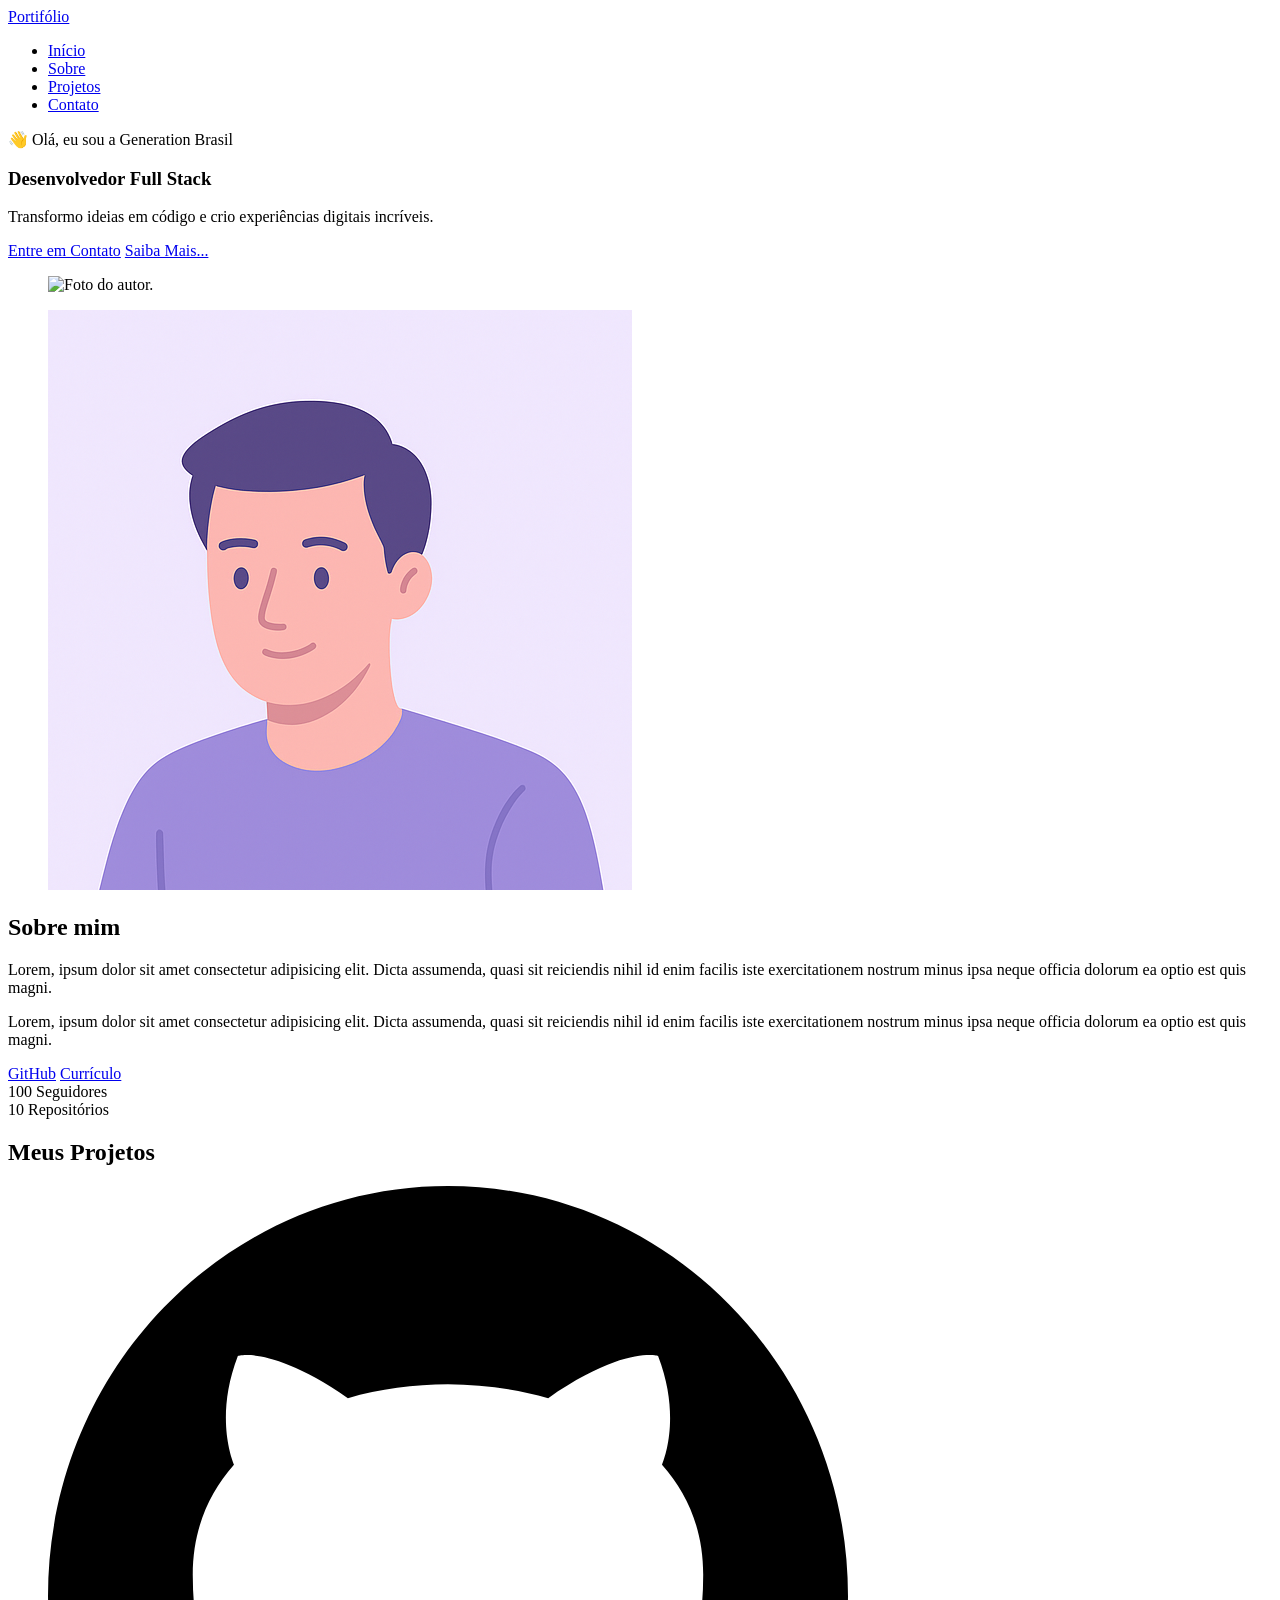
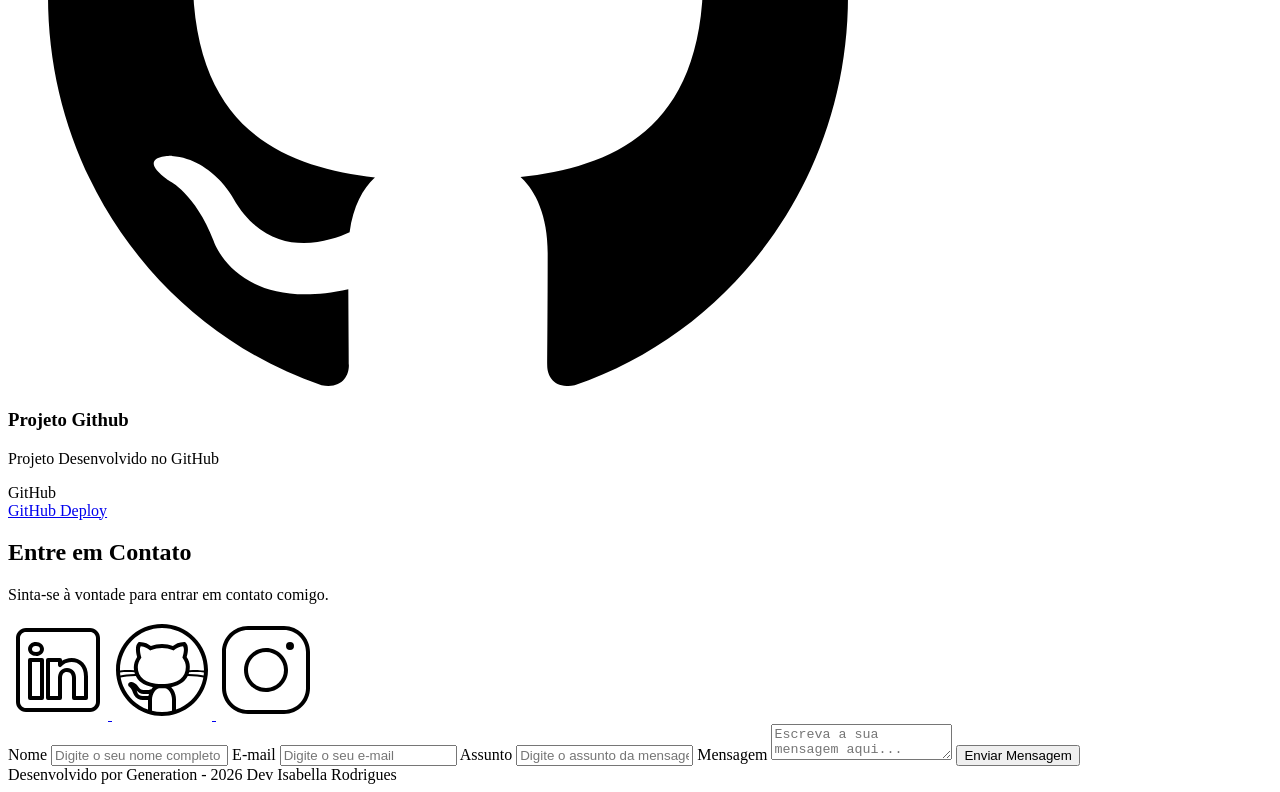
==== index.html @ c865f79e "first commit" ====
<!DOCTYPE html>
<html lang="en">
<head>
    <meta charset="UTF-8">
    <meta name="viewport" content="width=device-width, initial-scale=1.0">
    <title>Isabella Rodrigues - Portfólio Generation Brasil</title>
        <link rel="icon" type="image/svg+xml" href="./assets/img/favicon.svg">

</head>
<body>
    
    <head>
        <div class="menu-content">
            <a href="index.html" id="titulo">
            Portifólio
            </a>

            <nav>
                <ul class="menu-list">
                    <li><a href="#hero"> Início</a></li>
                    <li><a href="#about">Sobre</a></li>
                    <li><a href="#projects">Projetos</a></li>
                    <li><a href="#contact">Contato</a></li>

                </ul>
            </nav>

        </div>
    </head>

    <main>
        <section id="hero" class="class=section-container hero-container">
             <!-- BOAS VINDAS -->
        <article class="hero-content">

            <span>👋 Olá, eu sou a Generation Brasil</span>
            <h1>Desenvolvedor Full Stack</h1>
            <p>Transformo ideias em código e crio experiências digitais incríveis.</p>

            <div class="buttons-container">
                <a href="#contact" class="botao">Entre em Contato</a>
                <a href="#about" class="botao-outline">Saiba Mais...</a>
            </div>

        </article>

        <!-- IMAGEM -->
        <figure class="hero-image" >
            <img src="./assets/img/foto_dev_man.svg"
                 alt="Foto do autor."
                 class="float-animation" width="90%">
        </figure>
        </section>

        <!-- Seção Sobre o autor -->
<section id="about" class="section-container about-container">

    <figure class="about-image">
        <img src="./assets/img/avatar_dev_man.svg" alt="Foto do perfil">
    </figure>

    <article class="about-content">
        <h2>Sobre mim</h2>

        <p>
            Lorem, ipsum dolor sit amet consectetur adipisicing elit.
            Dicta assumenda, quasi sit reiciendis nihil id enim facilis
            iste exercitationem nostrum minus ipsa neque officia dolorum
            ea optio est quis magni.
        </p>

        <p>
            Lorem, ipsum dolor sit amet consectetur adipisicing elit.
            Dicta assumenda, quasi sit reiciendis nihil id enim facilis
            iste exercitationem nostrum minus ipsa neque officia dolorum
            ea optio est quis magni.
        </p>

        <div class="about-buttons-data">

            <div class="buttons-container">
                <a href="#" target="_blank" class="botao">GitHub</a>
                <a href="#" target="_blank" class="botao-outline">Currículo</a>
            </div>

            <div class="data-container">

                <div class="data-item">
                    <span class="data-number">100</span>
                    <span class="data-label">Seguidores</span>
                </div>

                <div class="data-item">
                    <span class="data-number">10</span>
                    <span class="data-label">Repositórios</span>
                </div>

            </div>

        </div>
    </article>

</section>
        <!-- Seção Projetos do autor -->
<section id="projects" class="section-container projects-container">
    <h2>Meus Projetos</h2>

    <!-- Swiper Container -->
    <div class="swiper projects-swiper">
        <div class="swiper-wrapper">

            <div class="swiper-slide">

                <article class="project-card">

                    <figure class="project-image">
                        <img src="./assets/icons/languages/github.svg"
                             alt="Ícone GitHub">
                    </figure>

                    <div class="project-content">
                        <h3>Projeto Github</h3>
                        <p>Projeto Desenvolvido no GitHub</p>

                        <div class="project-tags">
                            <span class="tag">GitHub</span>
                        </div>

                        <div class="project-buttons">
                            <a href="#" target="_blank" class="botao botao-sm">
                                GitHub
                            </a>

                            <a href="#" target="_blank" class="botao-outline botao-sm">
                                Deploy
                            </a>
                        </div>
                    </div>

                </article>

            </div>

        </div>

        <!-- Botões de navegação -->
        <div class="swiper-button-next"></div>
        <div class="swiper-button-prev"></div>

        <!-- Paginação -->
        <div class="swiper-pagination"></div>

    </div>
</section>

      <!-- Seção Formulário de Contato e Redes Sociais -->
<section id="contact" class="section-container contact-container">

    <!-- REDES SOCIAIS -->
    <article class="contact-info">
        <h2>Entre em Contato</h2>
        <p>Sinta-se à vontade para entrar em contato comigo.</p>

        <div class="social-container">

            <a href="#" target="_blank" class="social-icon" aria-label="LinkedIn">
                <img src="./assets/icons/social/linkedin.svg"
                     alt="Link para o Linkedin">
            </a>

            <a href="#" target="_blank" class="social-icon" aria-label="GitHub">
                <img src="./assets/icons/social/github.svg"
                     alt="Link para o GitHub">
            </a>

            <a href="#" target="_blank" class="social-icon" aria-label="Instagram">
                <img src="./assets/icons/social/instagram.svg"
                     alt="Link para o Instagram">
            </a>

        </div>
    </article>

    <!-- FORMULÁRIO -->
    <form id="formulario">

        <label for="nome">Nome</label>
        <input id="nome"
               name="nome"
               type="text"
               placeholder="Digite o seu nome completo">
        <span id="erro-nome"></span>

        <label for="email">E-mail</label>
        <input id="email"
               name="email"
               type="text"
               placeholder="Digite o seu e-mail">
        <span id="erro-email"></span>

        <label for="assunto">Assunto</label>
        <input id="assunto"
               name="assunto"
               type="text"
               placeholder="Digite o assunto da mensagem">
        <span id="erro-assunto"></span>

        <label for="mensagem">Mensagem</label>
        <textarea id="mensagem"
                  name="mensagem"
                  placeholder="Escreva a sua mensagem aqui..."></textarea>
        <span id="erro-mensagem"></span>

        <button class="botao" type="submit">
            Enviar Mensagem
        </button>

    </form>

</section>

    </main>


    <footer>
        Desenvolvido por Generation - 2026
        Dev Isabella Rodrigues
    </footer>
</body>
</html>
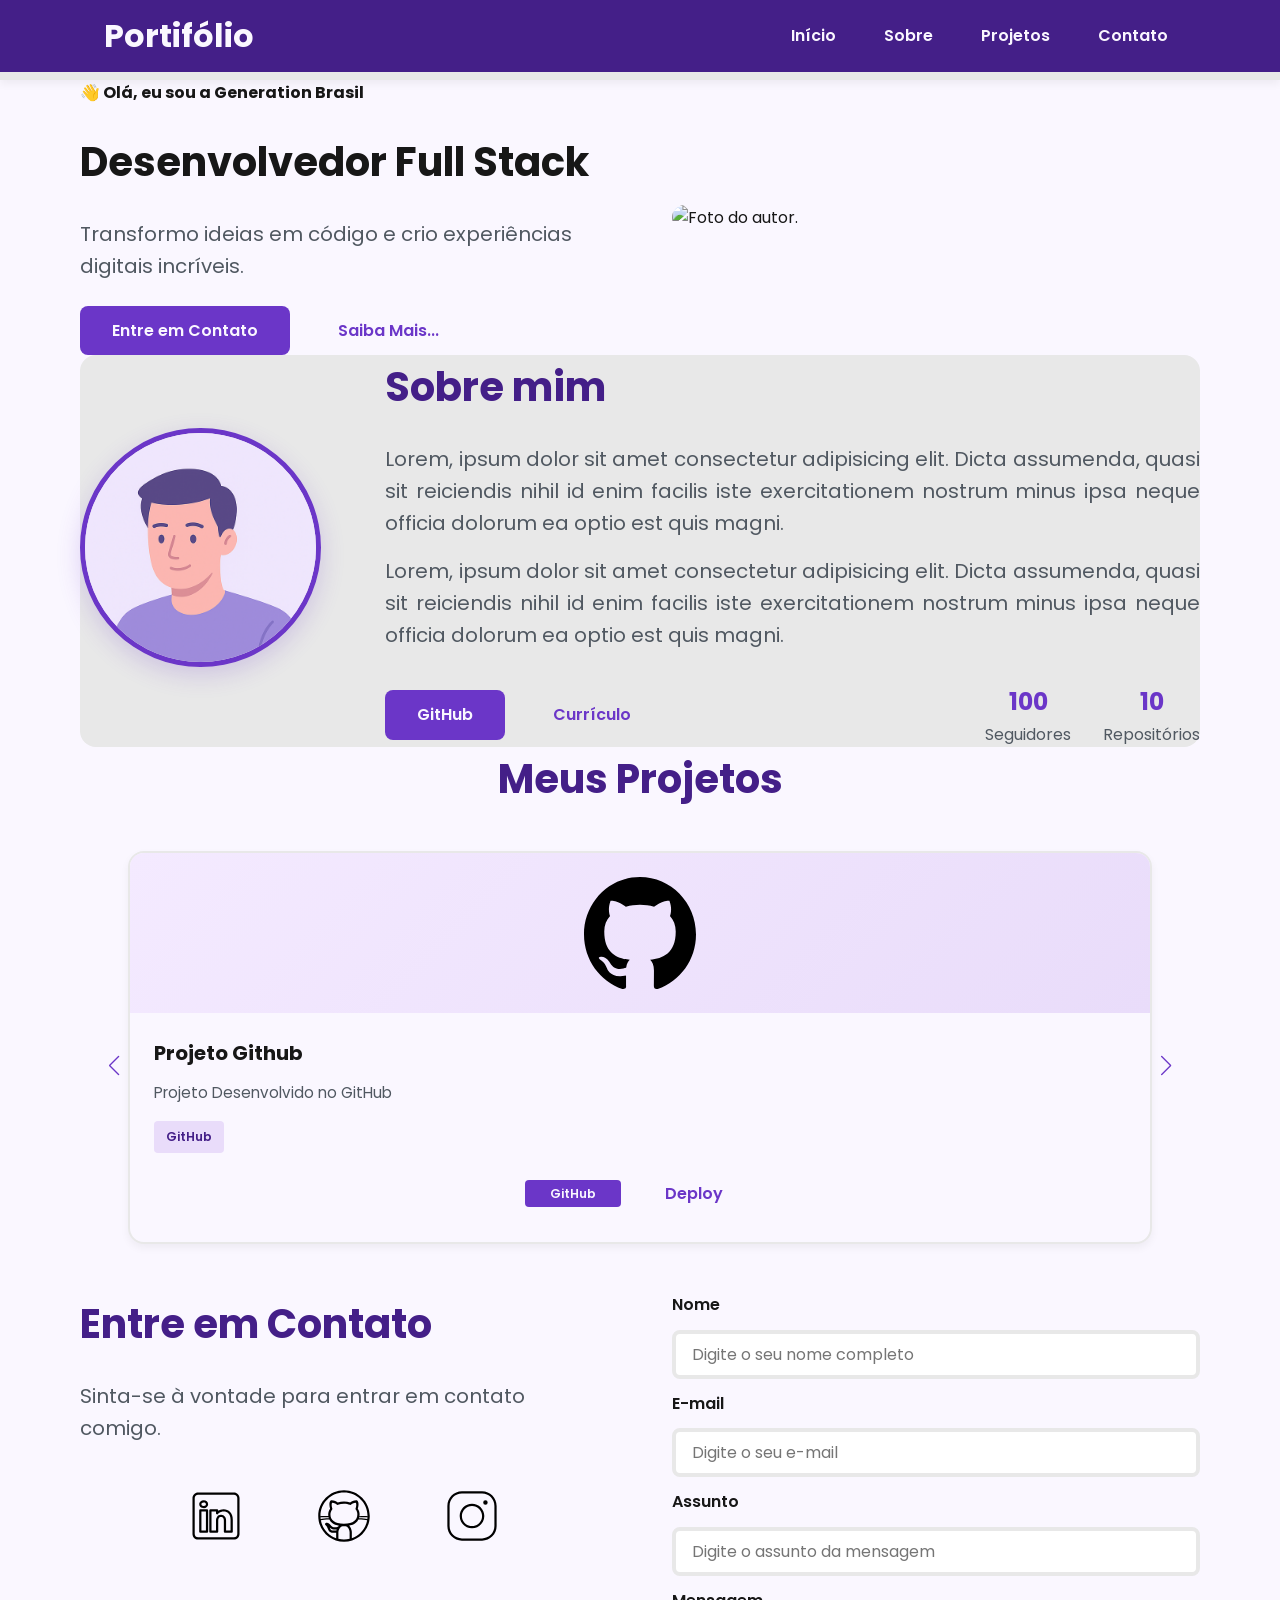
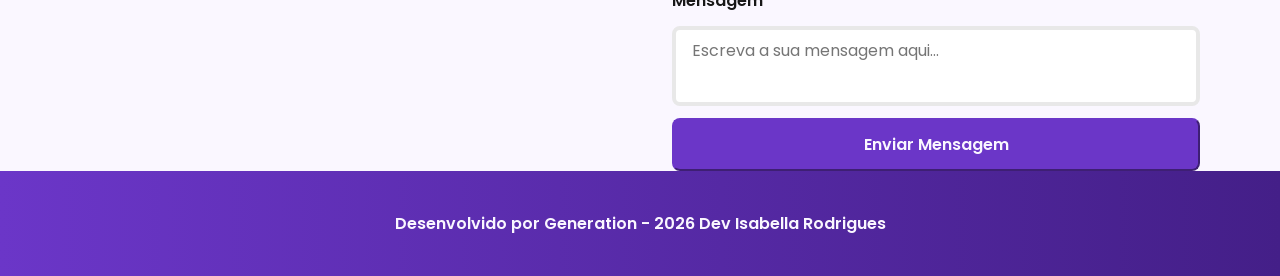
==== commit 0a085372: "Criação do css, pagina home e sucesso e criação do resp" ====
--- a/index.html
+++ b/index.html
@@ -1,230 +1,248 @@
-<!DOCTYPE html>
+<!doctype html>
 <html lang="en">
-<head>
-    <meta charset="UTF-8">
-    <meta name="viewport" content="width=device-width, initial-scale=1.0">
+  <head>
+    <meta charset="UTF-8" />
+    <meta name="viewport" content="width=device-width, initial-scale=1.0" />
     <title>Isabella Rodrigues - Portfólio Generation Brasil</title>
-        <link rel="icon" type="image/svg+xml" href="./assets/img/favicon.svg">
-
-</head>
-<body>
+
+    <link rel="icon" type="image/svg+xml" href="./assets/img/favicon.svg" />
+
+    <!-- SWIPER CSS -->
+    <link
+      rel="stylesheet"
+      href="https://cdn.jsdelivr.net/npm/swiper@11/swiper-bundle.min.css"
+    />
+
+    <!-- Fontes do Google -->
+    <link rel="preconnect" href="https://fonts.googleapis.com" />
+    <link rel="preconnect" href="https://fonts.gstatic.com" crossorigin />
+
+    <!-- Fonte do Google - Poppins -->
+    <link
+      href="https://fonts.googleapis.com/css2?family=Poppins&display=swap"
+      rel="stylesheet"
+    />
+
+    <!-- Link CSS-->
+    <link rel="stylesheet" href="assets/css/style.css" />
     
-    <head>
-        <div class="menu-content">
-            <a href="index.html" id="titulo">
-            Portifólio
+  </head>
+
+  <body>
+    <header>
+      <div class="menu-content">
+        <a href="index.html" id="titulo"> Portifólio </a>
+
+        <nav>
+          <ul class="menu-list">
+            <li><a href="#hero"> Início</a></li>
+            <li><a href="#about">Sobre</a></li>
+            <li><a href="#projects">Projetos</a></li>
+            <li><a href="#contact">Contato</a></li>
+          </ul>
+        </nav>
+      </div>
+    </header>
+
+    <main>
+      <section id="hero" class="section-container hero-container">
+        <!-- BOAS VINDAS -->
+        <article class="hero-content">
+          <span>👋 Olá, eu sou a Generation Brasil</span>
+          <h1>Desenvolvedor Full Stack</h1>
+          <p>
+            Transformo ideias em código e crio experiências digitais incríveis.
+          </p>
+
+          <div class="buttons-container">
+            <a href="#contact" class="botao">Entre em Contato</a>
+            <a href="#about" class="botao-outline">Saiba Mais...</a>
+          </div>
+        </article>
+
+        <!-- IMAGEM -->
+        <figure class="hero-image">
+          <img
+            src="./assets/img/foto_dev_man.svg"
+            alt="Foto do autor."
+            class="float-animation"
+          />
+        </figure>
+      </section>
+
+      <!-- Seção Sobre o autor -->
+      <section id="about" class="section-container about-container">
+        <figure class="about-image">
+          <img src="./assets/img/avatar_dev_man.svg" alt="Foto do perfil" />
+        </figure>
+
+        <article class="about-content">
+          <h2>Sobre mim</h2>
+
+          <p>
+            Lorem, ipsum dolor sit amet consectetur adipisicing elit. Dicta
+            assumenda, quasi sit reiciendis nihil id enim facilis iste
+            exercitationem nostrum minus ipsa neque officia dolorum ea optio est
+            quis magni.
+          </p>
+
+          <p>
+            Lorem, ipsum dolor sit amet consectetur adipisicing elit. Dicta
+            assumenda, quasi sit reiciendis nihil id enim facilis iste
+            exercitationem nostrum minus ipsa neque officia dolorum ea optio est
+            quis magni.
+          </p>
+
+          <div class="about-buttons-data">
+            <div class="buttons-container">
+              <a href="#" target="_blank" class="botao">GitHub</a>
+              <a href="#" target="_blank" class="botao-outline">Currículo</a>
+            </div>
+
+            <div class="data-container">
+              <div class="data-item">
+                <span class="data-number">100</span>
+                <span class="data-label">Seguidores</span>
+              </div>
+
+              <div class="data-item">
+                <span class="data-number">10</span>
+                <span class="data-label">Repositórios</span>
+              </div>
+            </div>
+          </div>
+        </article>
+      </section>
+      <!-- Seção Projetos do autor -->
+      <section id="projects" class="section-container projects-container">
+        <h2>Meus Projetos</h2>
+
+        <!-- Swiper Container -->
+        <div class="swiper projects-swiper">
+          <div class="swiper-wrapper">
+            <div class="swiper-slide">
+              <article class="project-card">
+                <figure class="project-image">
+                  <img
+                    src="./assets/icons/languages/github.svg"
+                    alt="Ícone GitHub"
+                  />
+                </figure>
+
+                <div class="project-content">
+                  <h3>Projeto Github</h3>
+                  <p>Projeto Desenvolvido no GitHub</p>
+
+                  <div class="project-tags">
+                    <span class="tag">GitHub</span>
+                  </div>
+
+                  <div class="project-buttons">
+                    <a href="#" target="_blank" class="botao botao-sm">
+                      GitHub
+                    </a>
+
+                    <a href="#" target="_blank" class="botao-outline botao-sm">
+                      Deploy
+                    </a>
+                  </div>
+                </div>
+              </article>
+            </div>
+          </div>
+
+          <!-- Botões de navegação -->
+          <div class="swiper-button-next"></div>
+          <div class="swiper-button-prev"></div>
+
+          <!-- Paginação -->
+          <div class="swiper-pagination"></div>
+        </div>
+      </section>
+
+      <!-- Seção Formulário de Contato e Redes Sociais -->
+      <section id="contact" class="section-container contact-container">
+        <!-- REDES SOCIAIS -->
+        <article class="contact-info">
+          <h2>Entre em Contato</h2>
+          <p>Sinta-se à vontade para entrar em contato comigo.</p>
+
+          <div class="social-container">
+            <a
+              href="#"
+              target="_blank"
+              class="social-icon"
+              aria-label="LinkedIn"
+            >
+              <img
+                src="./assets/icons/social/linkedin.svg"
+                alt="Link para o Linkedin"
+              />
             </a>
 
-            <nav>
-                <ul class="menu-list">
-                    <li><a href="#hero"> Início</a></li>
-                    <li><a href="#about">Sobre</a></li>
-                    <li><a href="#projects">Projetos</a></li>
-                    <li><a href="#contact">Contato</a></li>
-
-                </ul>
-            </nav>
-
-        </div>
-    </head>
-
-    <main>
-        <section id="hero" class="class=section-container hero-container">
-             <!-- BOAS VINDAS -->
-        <article class="hero-content">
-
-            <span>👋 Olá, eu sou a Generation Brasil</span>
-            <h1>Desenvolvedor Full Stack</h1>
-            <p>Transformo ideias em código e crio experiências digitais incríveis.</p>
-
-            <div class="buttons-container">
-                <a href="#contact" class="botao">Entre em Contato</a>
-                <a href="#about" class="botao-outline">Saiba Mais...</a>
-            </div>
-
+            <a href="#" target="_blank" class="social-icon" aria-label="GitHub">
+              <img
+                src="./assets/icons/social/github.svg"
+                alt="Link para o GitHub"
+              />
+            </a>
+
+            <a
+              href="#"
+              target="_blank"
+              class="social-icon"
+              aria-label="Instagram"
+            >
+              <img
+                src="./assets/icons/social/instagram.svg"
+                alt="Link para o Instagram"
+              />
+            </a>
+          </div>
         </article>
 
-        <!-- IMAGEM -->
-        <figure class="hero-image" >
-            <img src="./assets/img/foto_dev_man.svg"
-                 alt="Foto do autor."
-                 class="float-animation" width="90%">
-        </figure>
-        </section>
-
-        <!-- Seção Sobre o autor -->
-<section id="about" class="section-container about-container">
-
-    <figure class="about-image">
-        <img src="./assets/img/avatar_dev_man.svg" alt="Foto do perfil">
-    </figure>
-
-    <article class="about-content">
-        <h2>Sobre mim</h2>
-
-        <p>
-            Lorem, ipsum dolor sit amet consectetur adipisicing elit.
-            Dicta assumenda, quasi sit reiciendis nihil id enim facilis
-            iste exercitationem nostrum minus ipsa neque officia dolorum
-            ea optio est quis magni.
-        </p>
-
-        <p>
-            Lorem, ipsum dolor sit amet consectetur adipisicing elit.
-            Dicta assumenda, quasi sit reiciendis nihil id enim facilis
-            iste exercitationem nostrum minus ipsa neque officia dolorum
-            ea optio est quis magni.
-        </p>
-
-        <div class="about-buttons-data">
-
-            <div class="buttons-container">
-                <a href="#" target="_blank" class="botao">GitHub</a>
-                <a href="#" target="_blank" class="botao-outline">Currículo</a>
-            </div>
-
-            <div class="data-container">
-
-                <div class="data-item">
-                    <span class="data-number">100</span>
-                    <span class="data-label">Seguidores</span>
-                </div>
-
-                <div class="data-item">
-                    <span class="data-number">10</span>
-                    <span class="data-label">Repositórios</span>
-                </div>
-
-            </div>
-
-        </div>
-    </article>
-
-</section>
-        <!-- Seção Projetos do autor -->
-<section id="projects" class="section-container projects-container">
-    <h2>Meus Projetos</h2>
-
-    <!-- Swiper Container -->
-    <div class="swiper projects-swiper">
-        <div class="swiper-wrapper">
-
-            <div class="swiper-slide">
-
-                <article class="project-card">
-
-                    <figure class="project-image">
-                        <img src="./assets/icons/languages/github.svg"
-                             alt="Ícone GitHub">
-                    </figure>
-
-                    <div class="project-content">
-                        <h3>Projeto Github</h3>
-                        <p>Projeto Desenvolvido no GitHub</p>
-
-                        <div class="project-tags">
-                            <span class="tag">GitHub</span>
-                        </div>
-
-                        <div class="project-buttons">
-                            <a href="#" target="_blank" class="botao botao-sm">
-                                GitHub
-                            </a>
-
-                            <a href="#" target="_blank" class="botao-outline botao-sm">
-                                Deploy
-                            </a>
-                        </div>
-                    </div>
-
-                </article>
-
-            </div>
-
-        </div>
-
-        <!-- Botões de navegação -->
-        <div class="swiper-button-next"></div>
-        <div class="swiper-button-prev"></div>
-
-        <!-- Paginação -->
-        <div class="swiper-pagination"></div>
-
-    </div>
-</section>
-
-      <!-- Seção Formulário de Contato e Redes Sociais -->
-<section id="contact" class="section-container contact-container">
-
-    <!-- REDES SOCIAIS -->
-    <article class="contact-info">
-        <h2>Entre em Contato</h2>
-        <p>Sinta-se à vontade para entrar em contato comigo.</p>
-
-        <div class="social-container">
-
-            <a href="#" target="_blank" class="social-icon" aria-label="LinkedIn">
-                <img src="./assets/icons/social/linkedin.svg"
-                     alt="Link para o Linkedin">
-            </a>
-
-            <a href="#" target="_blank" class="social-icon" aria-label="GitHub">
-                <img src="./assets/icons/social/github.svg"
-                     alt="Link para o GitHub">
-            </a>
-
-            <a href="#" target="_blank" class="social-icon" aria-label="Instagram">
-                <img src="./assets/icons/social/instagram.svg"
-                     alt="Link para o Instagram">
-            </a>
-
-        </div>
-    </article>
-
-    <!-- FORMULÁRIO -->
-    <form id="formulario">
-
-        <label for="nome">Nome</label>
-        <input id="nome"
-               name="nome"
-               type="text"
-               placeholder="Digite o seu nome completo">
-        <span id="erro-nome"></span>
-
-        <label for="email">E-mail</label>
-        <input id="email"
-               name="email"
-               type="text"
-               placeholder="Digite o seu e-mail">
-        <span id="erro-email"></span>
-
-        <label for="assunto">Assunto</label>
-        <input id="assunto"
-               name="assunto"
-               type="text"
-               placeholder="Digite o assunto da mensagem">
-        <span id="erro-assunto"></span>
-
-        <label for="mensagem">Mensagem</label>
-        <textarea id="mensagem"
-                  name="mensagem"
-                  placeholder="Escreva a sua mensagem aqui..."></textarea>
-        <span id="erro-mensagem"></span>
-
-        <button class="botao" type="submit">
-            Enviar Mensagem
-        </button>
-
-    </form>
-
-</section>
-
+        <!-- FORMULÁRIO -->
+        <form id="formulario">
+          <label for="nome">Nome</label>
+          <input
+            id="nome"
+            name="nome"
+            type="text"
+            placeholder="Digite o seu nome completo"
+          />
+          <span id="erro-nome"></span>
+
+          <label for="email">E-mail</label>
+          <input
+            id="email"
+            name="email"
+            type="text"
+            placeholder="Digite o seu e-mail"
+          />
+          <span id="erro-email"></span>
+
+          <label for="assunto">Assunto</label>
+          <input
+            id="assunto"
+            name="assunto"
+            type="text"
+            placeholder="Digite o assunto da mensagem"
+          />
+          <span id="erro-assunto"></span>
+
+          <label for="mensagem">Mensagem</label>
+          <textarea
+            id="mensagem"
+            name="mensagem"
+            placeholder="Escreva a sua mensagem aqui..."
+          ></textarea>
+          <span id="erro-mensagem"></span>
+
+          <button class="botao" type="submit">Enviar Mensagem</button>
+        </form>
+      </section>
     </main>
 
-
-    <footer>
-        Desenvolvido por Generation - 2026
-        Dev Isabella Rodrigues
-    </footer>
-</body>
-</html>+    <footer>Desenvolvido por Generation - 2026 Dev Isabella Rodrigues</footer>
+  </body>
+</html>
--- a/assets/css/style.css
+++ b/assets/css/style.css
@@ -0,0 +1,955 @@
+*{
+    margin: 0;
+    padding: 0;
+    box-sizing: border-box;
+    font-family: 'poppins',sans-serif;
+    font-weight: 400;
+    text-decoration: none;
+    outline: none;
+}
+/*Configurações iniciais*/
+html{
+    
+    scroll-behavior: smooth;
+}
+
+body{
+    display: flex;
+    flex-direction: column;
+    min-height: 100vh;
+    background-color: var(--white);
+    line-height: 1.6;
+    color: var(--black);
+}
+
+main{
+    flex: 1;
+}
+
+header{
+    position: sticky;
+    top: 0;
+    z-index: 1000;
+    width: 100%;
+    height: 5rem;
+    border-bottom: var(--spacing-xs) solid var(--gray-200);
+    background-color: var(--purple-800);
+    box-shadow: var(--shadow-sm);
+}
+
+header a{
+    font-weight: 600;
+    color: var(--white);
+    transition: color 0.3s ease;
+}
+header a:hover{
+    color: var(--purple-100);
+}
+
+#titulo{
+    font-size: var(--text-2xl);
+    font-weight: 700;
+}
+
+.menu-content{
+    display: flex;
+    justify-content: space-between;
+    align-items: center;
+    max-width: 70rem;
+    height: 100%;
+    margin: 0 auto;
+    padding: 0 var(--spacing-md);
+}
+
+.menu-list{
+    display: flex;
+    gap: var(--spacing-lg);
+    list-style: none;
+}
+
+.menu-list a{
+    padding: var(--spacing-xs);
+}
+
+.hero-container{
+    display: flex;
+    align-items: center;
+    gap: var(--spacing-2xl);
+    min-height: calc(100vh -5rem);
+}
+.hero-content{
+    display: flex;
+    flex: 1;
+    flex-direction: column;
+    gap: var(--spacing-md);
+}
+.hero-content span{
+    font-size: var(--text-base);
+    font-weight: 700;
+}
+.hero-content h1{
+    font-size: var(--text-3xl);
+    font-weight: 700;
+}
+.hero-content p,
+.about-container p,
+.contact-info p{
+    font-size: var(--text-lg);
+    color: var(--gray-400);
+}
+
+/*IMG*/
+.hero-image{
+    display: flex;
+    flex: 1;
+    justify-content: center;
+}
+
+.hero-image img{
+    width: 100%;
+    max-width: 100%;
+    border-radius: var(--radius-xl);
+}
+
+/* Animação flutuante */
+@keyframes float {
+    0%,
+    100% {
+        transform: translateY(0);
+    }
+
+    50% {
+        transform: translateY(-1.25rem);
+    }
+}
+
+.float-animation {
+    animation: float 3s ease-in-out infinite;
+}
+
+/*ABOUT*/
+.about-container{
+    display: flex;
+    align-items: center;
+    gap: var(--spacing-2xl);
+    border-radius: var(--radius-lg);
+    background-color: var(--gray-200);
+}
+
+.about-image{
+    float: 0 0 17.5rem;
+}
+.about-image img{
+    width: 100%;
+    border: 0.35rem solid var(--purple-500);
+    border-radius: var(--radius-full);
+    box-shadow: var(--shadow-lg);
+}
+.about-content h2,
+.projects-container h2,
+.contact-info h2 {
+    margin-bottom: var(--spacing-md);
+    font-size: var(--text-3xl);
+    font-weight: 700;
+    color: var(--purple-800);
+}
+
+.about-content p {
+    margin-bottom: var(--spacing-sm);
+    text-align: justify;
+}
+
+.about-buttons-data {
+    display: flex;
+    justify-content: space-between;
+    align-items: center;
+    gap: var(--spacing-lg);
+    margin-top: var(--spacing-lg);
+}
+
+.about-buttons-data .botao {
+    margin-right: auto;
+}
+
+/*Informações git*/
+.data-container {
+    display: flex;
+    gap: var(--spacing-lg);
+    margin-top: 0;
+}
+
+.data-item {
+    display: flex;
+    flex-direction: column;
+    align-items: center;
+}
+
+.data-number {
+    font-size: var(--text-xl);
+    font-weight: 700;
+    text-align: center;
+    color: var(--purple-500);
+}
+
+.data-label {
+    font-size: var(--text-base);
+    text-align: center;
+    color: var(--gray-400);
+}
+
+.projects-container{
+    scroll-margin-top: 3rem;
+    margin: var(--spacing-2xl) auto;
+    text-align: center;
+}
+
+.projects-swiper{
+    position: relative;
+    width: 100%;
+    padding: var(--spacing-sm) var(--spacing-xl) var(--spacing-xl);
+}
+
+.project-card {
+    display: flex;
+    flex-direction: column;
+    width: 100%;
+    height: 100%;
+    border: 0.15rem solid var(--gray-200);
+    border-radius: var(--radius-lg);
+    background-color: var(--white);
+    box-shadow: var(--shadow-sm);
+    overflow: hidden;
+    transition: var(--transition-default);
+}
+
+.project-card:hover {
+    box-shadow: var(--shadow-lg);
+}
+
+.project-image {
+    display: flex;
+    align-items: center;
+    justify-content: center;
+    width: 100%;
+    height: 10rem;
+    background: linear-gradient(135deg, var(--purple-50) 0%, var(--purple-100) 100%);
+}
+
+.project-image img {
+    width: 75%;
+    height: 75%;
+    max-width: 7rem;
+    max-height: 7rem;
+    object-fit: contain;
+    transition: transform 0.3s ease;
+}
+
+.project-content {
+    display: flex;
+    flex: 1;
+    flex-direction: column;
+    padding: var(--spacing-md);
+    text-align: left;
+}
+
+.project-content h3 {
+    margin-bottom: 0.75rem;
+    font-size: var(--text-lg);
+    font-weight: 700;
+}
+
+.project-content p {
+    flex: 1;
+    margin-bottom: var(--spacing-sm);
+    font-size: 0.95rem;
+    color: var(--gray-400);
+}
+
+.project-tags{
+    display: flex;
+    flex-wrap: wrap;
+    gap: var(--spacing-xs);
+}
+
+.tag{
+    padding: 0.375rem 0.75rem;
+    border-radius: var(--radius-sm);
+    background-color: var(--purple-100);
+    font-size: var(--text-sm);
+    font-weight: 600;
+    color: var(--purple-800);
+}
+
+.project-buttons{
+    display: flex;
+    justify-content: center;
+    align-items: center;
+    gap: 0.75rem;
+    margin-top: var(--spacing-sm);
+}
+
+/*Carrosel*/
+.swiper-wrapper {
+    align-items: stretch;
+}
+
+.swiper-slide {
+    display: flex;
+    height: auto;
+}
+/* Botões do Swiper (navegação) */
+.swiper-button-next,
+.swiper-button-prev {
+    width: 3rem;
+    height: 3rem;
+}
+
+.swiper-button-next:after,
+.swiper-button-prev:after {
+    font-size: var(--text-lg);
+    color: var(--purple-500);
+}
+
+.swiper-button-next:hover:after,
+.swiper-button-prev:hover:after {
+    color: var(--purple-800);
+}
+
+/* Indicadores de paginação */
+.swiper-pagination-bullet {
+    width: 0.75rem;
+    height: 0.75rem;
+    background-color: var(--gray-200);
+    opacity: 1;
+}
+
+.swiper-pagination-bullet-active {
+    width: var(--spacing-lg);
+    border-radius: var(--radius-sm);
+    background-color: var(--purple-500);
+}
+
+/*Seção Contato*/
+.contact-container{
+    display: grid;
+    grid-template-columns: 1fr 1fr;
+    gap: var(--spacing-2xl);
+}
+
+.contact-info h2{
+    margin-bottom: var(--spacing-md);
+}
+
+.contact-info p{
+    margin-bottom: var(--spacing-lg);
+}
+
+.social-container{
+    display: flex;
+    justify-content: center;
+    gap: var(--spacing-xl);
+}
+
+.social-icon {
+    width: 5rem;
+    height: 5rem;
+    padding: 0.75rem;
+    border-radius: var(--radius-md);
+    transition: var(--transition-default);
+}
+
+.social-icon img {
+    width: 100%;
+    filter: brightness(0) saturate(100%);
+    transition: filter 0.3s ease;
+}
+
+.social-icon:hover img {
+    filter: brightness(0)
+        saturate(100%)
+        invert(42%)
+        sepia(93%)
+        saturate(1352%)
+        hue-rotate(243deg)
+        brightness(79%)
+        contrast(91%);
+}
+
+/*Formulario*/
+form{
+    display: flex;
+    flex-direction: column;
+    gap: 0.75rem;
+}
+
+form label{
+    font-size: var(--text-base);
+    font-weight: 600;
+}
+
+form input,
+form textarea {
+    width: 100%;
+    padding: 0.5rem var(--spacing-sm);
+    border: 0.25rem solid var(--gray-200);
+    border-radius: var(--radius-md);
+    font-family: inherit;
+    font-size: var(--text-base);
+    transition: border-color 0.3s ease;
+}
+
+form input:focus,
+form textarea:focus {
+    border-color: var(--purple-500);
+    outline: none;
+}
+
+form textarea{
+    min-height: 5rem;
+    resize: none;
+}
+
+form span{
+    margin-top: -0.75rem;
+    font-size: var(--text-sm);
+    color: var(--error);
+}
+
+/*Footer*/
+footer {
+    padding: 2.5rem;
+    background: linear-gradient(to right, var(--purple-500), var(--purple-800));
+    font-weight: 600;
+    text-align: center;
+    color: var(--white);
+}
+
+/*Pagina Home*/
+/*Butão*/
+.section-container{
+max-width: 70rem;
+margin: 0 auto;
+padding: var(--spacing-xl) var(--shadow-md);
+scroll-margin-top: 6rem;
+}
+
+.buttons-container{
+    display: flex;
+    gap: var(--spacing-sm);
+}
+
+.botao,
+.botao-outline{
+    display: inline-block;
+    padding: 0.75rem 2rem;
+    border-radius: var(--radius-md);
+    font-size: var(--text-base);
+    font-weight: 600;
+    text-align: center;
+    cursor: pointer;
+    transform: var(--transition-default);
+}
+
+.botao{
+    border-color: var(--purple-500);
+    background-color: var(--purple-500);
+    color: var(--white);
+}
+
+.botao:hover{
+    border-color: var(--purple-800);
+    background-color: var(--purple-800);
+    box-shadow: var(--shadow-md);
+    transform: translateY(-0.25rem);
+}
+
+.botao-outline{
+    border-color: var(--purple-500);
+    background-color: transparent;
+    color: var(--purple-500);
+}
+
+.botao-outline:hover{
+    border-color: var(--purple-500);
+    background-color: var(--purple-500);
+    color: var(--white);
+    transform: translateY(-0.25rem);
+}
+.botao.botao-sm,
+.botao-outline.botao.botao-sm{
+    min-width: 6rem;
+    padding: 0.25rem var(--spacing-sm);
+    border-width: 0.125rem;
+    border-radius: 0.25rem;
+    font-size: var(--text-sm);
+}
+
+/*********************/
+/*Pagina Secess*/
+.success-container {
+    display: flex;
+    flex-direction: column;
+    justify-content: center;
+    align-items: center;
+    width: 100%;
+    min-height: calc(100vh - 12.5rem);
+    padding: var(--spacing-xl) var(--spacing-md);
+}
+
+.success-content {
+    display: flex;
+    flex-direction: column;
+    align-items: center;
+    gap: var(--spacing-md);
+    max-width: 37.5rem;
+    text-align: center;
+}
+
+.success-content h1 {
+    font-size: var(--text-3xl);
+    font-weight: 700;
+    color: var(--purple-800);
+}
+
+.success-content h2 {
+    font-size: var(--text-lg);
+    color: var(--gray-400);
+}
+
+.success-icon {
+    display: flex;
+    align-items: center;
+    justify-content: center;
+    width: 7.5rem;
+    height: 7.5rem;
+    border-radius: var(--radius-full);
+    background-color: var(--purple-100);
+}
+
+.success-icon img {
+    width: 6rem;
+    height: 6rem;
+    filter: brightness(0)
+        saturate(100%)
+        invert(11%)
+        sepia(69%)
+        saturate(3759%)
+        hue-rotate(256deg)
+        brightness(101%)
+        contrast(96%);
+}
+
+
+
+/**/
+:root {
+    /* Paleta de Cores - Purple */
+    --purple-50: #f4eaff;
+    --purple-100: #e9dcfa;
+    --purple-200: #cdb3f0;
+    --purple-300: #b186e5;
+    --purple-400: #9460db;
+    --purple-500: #6b36c8;
+    --purple-600: #5b2ca0;
+    --purple-700: #4c2177;
+    --purple-800: #441f88;
+    --purple-900: #2a0e4d;
+
+    /* Cores Neutras */
+    --gray-200: #e8e8e8;
+    --gray-400: #505861;
+    --black: #171717;
+    --white: #FAF7FF;
+
+    /* Cores de Estado */
+    --error: #e63946;
+
+    /* Sombras */
+    --shadow-sm: 0 0.25rem 0.5rem rgba(0, 0, 0, 0.05);
+    --shadow-md: 0 0.25rem 0.75rem rgba(107, 54, 200, 0.3);
+    --shadow-lg: 0 0.5rem 1.5rem rgba(107, 54, 200, 0.2);
+
+    /* Espaçamentos */
+    --spacing-xs: 0.5rem;
+    --spacing-sm: 1rem;
+    --spacing-md: 1.5rem;
+    --spacing-lg: 2rem;
+    --spacing-xl: 3rem;
+    --spacing-2xl: 4rem;
+
+    /* Tamanhos de Fonte */
+    --text-sm: 0.75rem;
+    --text-base: 1rem;
+    --text-lg: 1.25rem;
+    --text-xl: 1.5rem;
+    --text-2xl: 2rem;
+    --text-3xl: 2.5rem;
+
+    /* Border Radius */
+    --radius-sm: 0.25rem;
+    --radius-md: 0.5rem;
+    --radius-lg: 1rem;
+    --radius-xl: 2rem;
+    --radius-full: 50%;
+
+    /* Animação Padrão */
+    --transition-default: all 0.3s ease;
+}
+
+/******/
+/*Responsivo*/
+@media screen and (max-width: 1024px) {
+
+    /* Layout */
+    .section-container {
+        padding: var(--spacing-lg) var(--spacing-md);
+    }
+
+    /* Tipografia */
+    .section-container h1 {
+        font-size: var(--text-3xl);
+    }
+
+    .section-container h2 {
+        font-size: var(--text-2xl);
+    }
+
+    .section-container p {
+        font-size: var(--text-base);
+    }
+
+    .section-container span {
+        font-size: var(--text-lg);
+    }
+
+    .success-content h1 {
+        font-size: var(--text-3xl);
+    }
+
+    .success-content h2 {
+        font-size: var(--text-xl);
+    }
+
+    /* Header - Oculta menu em telas pequenas */
+    @media (max-width: 768px) {
+        .menu-list {
+            display: none;
+        }
+    }
+    /* Hero */
+.hero-container {
+    flex-direction: column-reverse;
+    gap: var(--spacing-lg);
+    min-height: 60vh;
+    text-align: center;
+}
+
+.hero-content,
+.hero-image {
+    width: 90%;
+}
+
+.hero-image img {
+    object-fit: cover;
+}
+
+.buttons-container {
+    justify-content: center;
+    width: 100%;
+}
+
+.hero-container .botao,
+.hero-container .botao-outline {
+    padding: 0.75rem 1.5rem;
+    font-size: 0.95rem;
+    white-space: nowrap;
+}
+/* About */
+.about-container {
+    flex-direction: column;
+    gap: var(--spacing-md);
+    margin: var(--spacing-lg);
+    padding: var(--spacing-lg);
+}
+
+.about-image {
+    flex: 0 0 auto;
+    width: 100%;
+    display: flex;
+    justify-content: center;
+}
+
+.about-image img {
+    max-width: 16rem;
+    width: 100%;
+}
+
+.about-content {
+    width: 100%;
+}
+
+.about-buttons-data {
+    flex-direction: column;
+    gap: var(--spacing-md);
+    align-items: stretch;
+}
+
+.about-buttons-data .botao {
+    margin-right: 0;
+}
+
+.data-container {
+    justify-content: center;
+    width: 100%;
+}
+/* Projects */
+.projects-container {
+    margin: var(--spacing-lg) auto 0;
+}
+
+.projects-swiper {
+    margin: 0;
+    padding: var(--spacing-sm) var(--spacing-lg) 2.5rem;
+}
+
+.project-card {
+    width: 100%;
+    height: 30rem;
+    min-height: 30rem;
+    max-height: 30rem;
+    max-width: 100%;
+}
+
+.project-content {
+    display: flex;
+    flex-direction: column;
+    justify-content: space-between;
+    height: 100%;
+}
+
+.project-content p {
+    flex: 1;
+    overflow: hidden;
+}
+
+.project-tags {
+    min-height: 2.5rem;
+    align-items: flex-start;
+}
+
+.swiper-wrapper {
+    align-items: stretch;
+}
+
+.swiper-slide {
+    display: flex;
+    justify-content: center;
+    align-items: stretch;
+    height: auto;
+}
+
+.swiper-button-next,
+.swiper-button-prev {
+    display: none;
+}
+/* Contact */
+.contact-container {
+    grid-template-columns: 1fr;
+    gap: var(--spacing-lg);
+    width: 90%;
+    margin: 0 auto;
+}
+
+/* Success Page */
+.success-container {
+    padding: var(--spacing-xl) var(--spacing-md);
+    min-height: calc(100vh - 10rem);
+}
+
+.success-content {
+    gap: var(--spacing-lg);
+    max-width: 35rem;
+}
+
+.success-icon {
+    width: 6rem;
+    height: 6rem;
+}
+
+.success-icon img {
+    width: 5rem;
+    height: 5rem;
+}
+}
+@media screen and (max-width: 480px) {
+
+    /* Layout */
+    .section-container {
+        padding: var(--spacing-md) var(--spacing-sm);
+    }
+
+    /* Tipografia Mobile */
+    .section-container h1 {
+        font-size: var(--text-xl);
+    }
+
+    .section-container h2 {
+        font-size: var(--text-xl);
+    }
+
+    .section-container p {
+        font-size: var(--text-base);
+    }
+
+    .section-container span {
+        font-size: var(--text-lg);
+    }
+
+    .success-content h1 {
+        font-size: var(--text-xl);
+    }
+
+    .success-content h2 {
+        font-size: var(--text-base);
+    }
+
+    /* Header */
+    #titulo {
+        font-size: var(--text-xl);
+    }
+
+    .menu-list {
+        display: none;
+    }
+    /* Hero */
+.hero-container {
+    gap: var(--spacing-sm);
+}
+
+.hero-content {
+    gap: var(--spacing-xs);
+    width: 100%;
+}
+
+.buttons-container {
+    flex-direction: column;
+    gap: 0.75rem;
+    width: 100%;
+}
+
+.buttons-container .botao,
+.buttons-container .botao-outline {
+    width: 100%;
+}
+
+.hero-container .botao,
+.hero-container .botao-outline {
+    padding: 0.75rem 1rem;
+    font-size: 0.95rem;
+    white-space: nowrap;
+}
+
+.hero-image {
+    width: 100%;
+}
+
+.hero-image img {
+    max-width: 20rem;
+}
+/* About */
+.about-container {
+    margin: var(--spacing-lg) 0.5rem;
+    padding: var(--spacing-md);
+}
+
+.about-image img {
+    max-width: 14rem;
+}
+
+.about-buttons-data .botao,
+.about-buttons-data .botao-outline {
+    width: 100%;
+    padding: 0.75rem var(--spacing-lg);
+    font-size: var(--text-base);
+    text-align: center;
+}
+
+.data-number {
+    font-size: var(--text-lg);
+}
+
+.data-label {
+    font-size: var(--text-sm);
+}
+/* Projects */
+.projects-container {
+    margin: var(--spacing-lg) auto 0;
+}
+
+.projects-swiper {
+    position: relative;
+    margin: 0;
+    padding: var(--spacing-sm) 0 2rem 0;
+    overflow: visible;
+}
+
+.project-card {
+    width: 100%;
+    height: 20rem;
+    max-width: 20rem;
+}
+
+.project-image {
+    height: 10rem;
+}
+
+.project-content {
+    padding: var(--spacing-md);
+}
+
+.project-content h3 {
+    font-size: 1.25rem;
+}
+
+.project-content p {
+    font-size: 0.95rem;
+}
+/* Contact */
+.contact-container {
+    width: 100%;
+}
+
+.contact-info p {
+    margin-bottom: var(--spacing-md);
+}
+
+.social-container {
+    flex-wrap: wrap;
+    gap: var(--spacing-lg);
+    margin-bottom: var(--spacing-xs);
+}
+
+.social-icon {
+    width: 4rem;
+    height: 4rem;
+}
+form {
+    gap: var(--spacing-sm);
+}
+
+form label {
+    font-size: 0.95rem;
+}
+
+form input,
+form textarea {
+    padding: 0.75rem;
+    font-size: var(--text-base);
+}
+
+form button {
+    padding: 0.75rem var(--spacing-md);
+    font-size: var(--text-base);
+}
+}
+
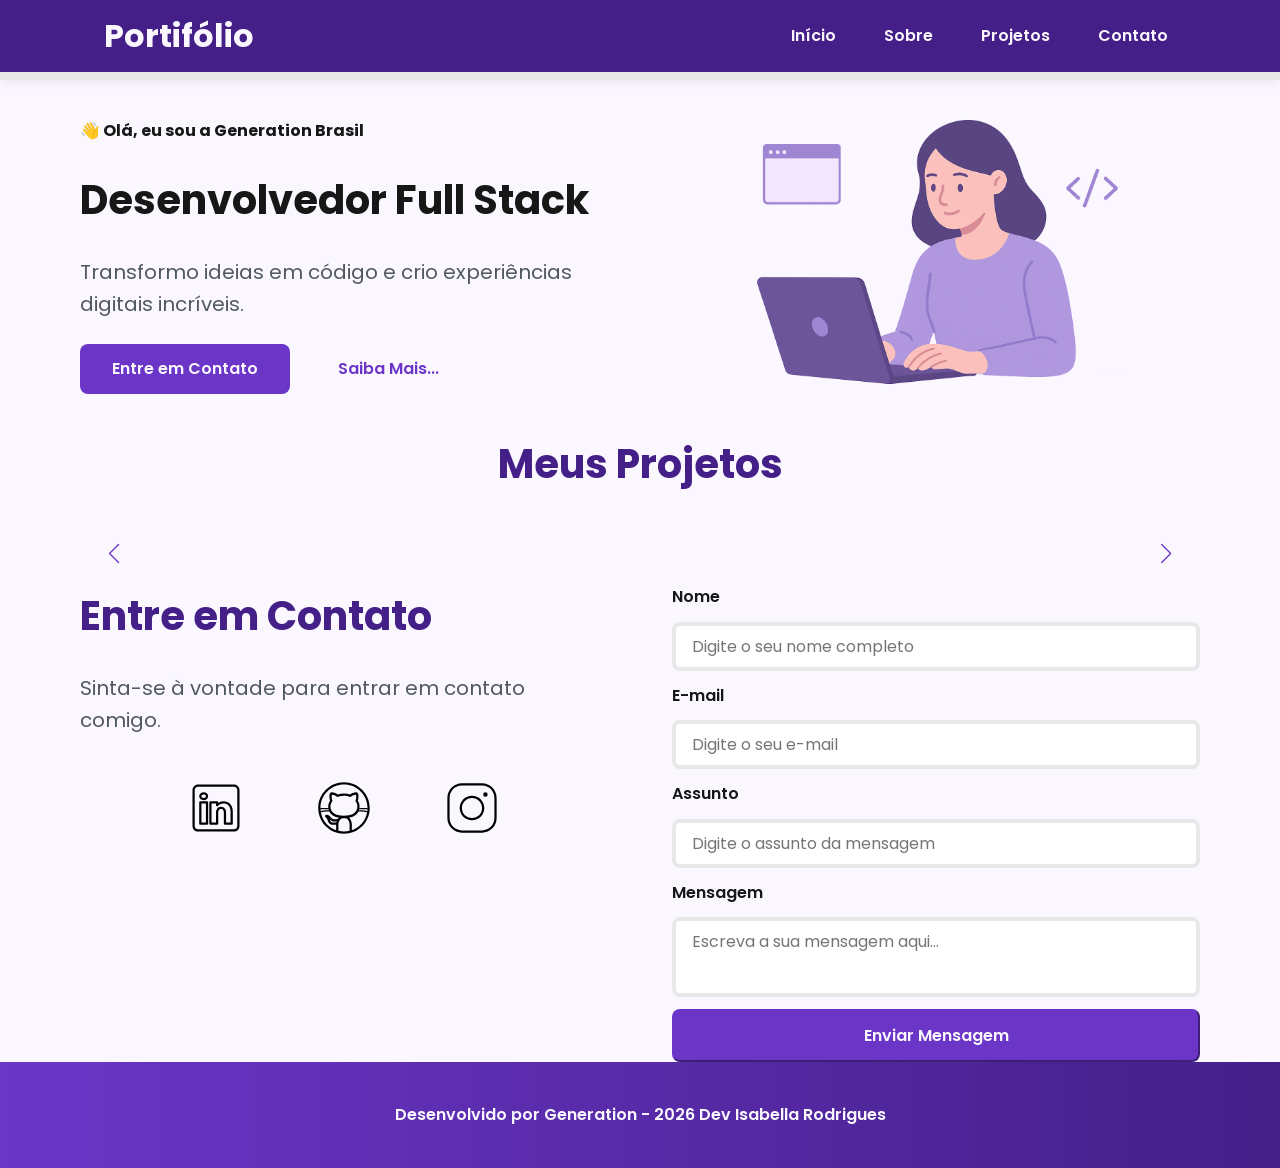
==== commit 78380fe4: "Criação do JavaS" ====
--- a/index.html
+++ b/index.html
@@ -3,7 +3,7 @@
   <head>
     <meta charset="UTF-8" />
     <meta name="viewport" content="width=device-width, initial-scale=1.0" />
-    <title>Isabella Rodrigues - Portfólio Generation Brasil</title>
+    <title>Portfólio Generation Brasil</title>
 
     <link rel="icon" type="image/svg+xml" href="./assets/img/favicon.svg" />
 
@@ -25,7 +25,6 @@
 
     <!-- Link CSS-->
     <link rel="stylesheet" href="assets/css/style.css" />
-    
   </head>
 
   <body>
@@ -63,7 +62,7 @@
         <!-- IMAGEM -->
         <figure class="hero-image">
           <img
-            src="./assets/img/foto_dev_man.svg"
+            src="./assets/img/foto_dev_woman.svg"
             alt="Foto do autor."
             class="float-animation"
           />
@@ -71,85 +70,15 @@
       </section>
 
       <!-- Seção Sobre o autor -->
-      <section id="about" class="section-container about-container">
-        <figure class="about-image">
-          <img src="./assets/img/avatar_dev_man.svg" alt="Foto do perfil" />
-        </figure>
+      <section id="about" class="section-container about-container"></section>
 
-        <article class="about-content">
-          <h2>Sobre mim</h2>
-
-          <p>
-            Lorem, ipsum dolor sit amet consectetur adipisicing elit. Dicta
-            assumenda, quasi sit reiciendis nihil id enim facilis iste
-            exercitationem nostrum minus ipsa neque officia dolorum ea optio est
-            quis magni.
-          </p>
-
-          <p>
-            Lorem, ipsum dolor sit amet consectetur adipisicing elit. Dicta
-            assumenda, quasi sit reiciendis nihil id enim facilis iste
-            exercitationem nostrum minus ipsa neque officia dolorum ea optio est
-            quis magni.
-          </p>
-
-          <div class="about-buttons-data">
-            <div class="buttons-container">
-              <a href="#" target="_blank" class="botao">GitHub</a>
-              <a href="#" target="_blank" class="botao-outline">Currículo</a>
-            </div>
-
-            <div class="data-container">
-              <div class="data-item">
-                <span class="data-number">100</span>
-                <span class="data-label">Seguidores</span>
-              </div>
-
-              <div class="data-item">
-                <span class="data-number">10</span>
-                <span class="data-label">Repositórios</span>
-              </div>
-            </div>
-          </div>
-        </article>
-      </section>
       <!-- Seção Projetos do autor -->
       <section id="projects" class="section-container projects-container">
         <h2>Meus Projetos</h2>
 
         <!-- Swiper Container -->
         <div class="swiper projects-swiper">
-          <div class="swiper-wrapper">
-            <div class="swiper-slide">
-              <article class="project-card">
-                <figure class="project-image">
-                  <img
-                    src="./assets/icons/languages/github.svg"
-                    alt="Ícone GitHub"
-                  />
-                </figure>
-
-                <div class="project-content">
-                  <h3>Projeto Github</h3>
-                  <p>Projeto Desenvolvido no GitHub</p>
-
-                  <div class="project-tags">
-                    <span class="tag">GitHub</span>
-                  </div>
-
-                  <div class="project-buttons">
-                    <a href="#" target="_blank" class="botao botao-sm">
-                      GitHub
-                    </a>
-
-                    <a href="#" target="_blank" class="botao-outline botao-sm">
-                      Deploy
-                    </a>
-                  </div>
-                </div>
-              </article>
-            </div>
-          </div>
+          <div class="swiper-wrapper"></div>
 
           <!-- Botões de navegação -->
           <div class="swiper-button-next"></div>
@@ -202,7 +131,16 @@
         </article>
 
         <!-- FORMULÁRIO -->
-        <form id="formulario">
+        <form
+          id="formulario"
+          action="https://formsubmit.co/a5943e28dd89e9a35ab945b9b3ee15ba" method="POST">
+          <input
+            type="hidden"
+            name="_next"
+            value="http://localhost:5500/success.html"
+          />
+          <input type="hidden" name="_captcha" value="false" />
+
           <label for="nome">Nome</label>
           <input
             id="nome"
@@ -244,5 +182,11 @@
     </main>
 
     <footer>Desenvolvido por Generation - 2026 Dev Isabella Rodrigues</footer>
+
+    <!-- SWIPER JS -->
+    <script src="https://cdn.jsdelivr.net/npm/swiper@11/swiper-bundle.min.js"></script>
+
+    <!-- Script JavaScript-->
+    <script src="assets/js/script.js"></script>
   </body>
 </html>
